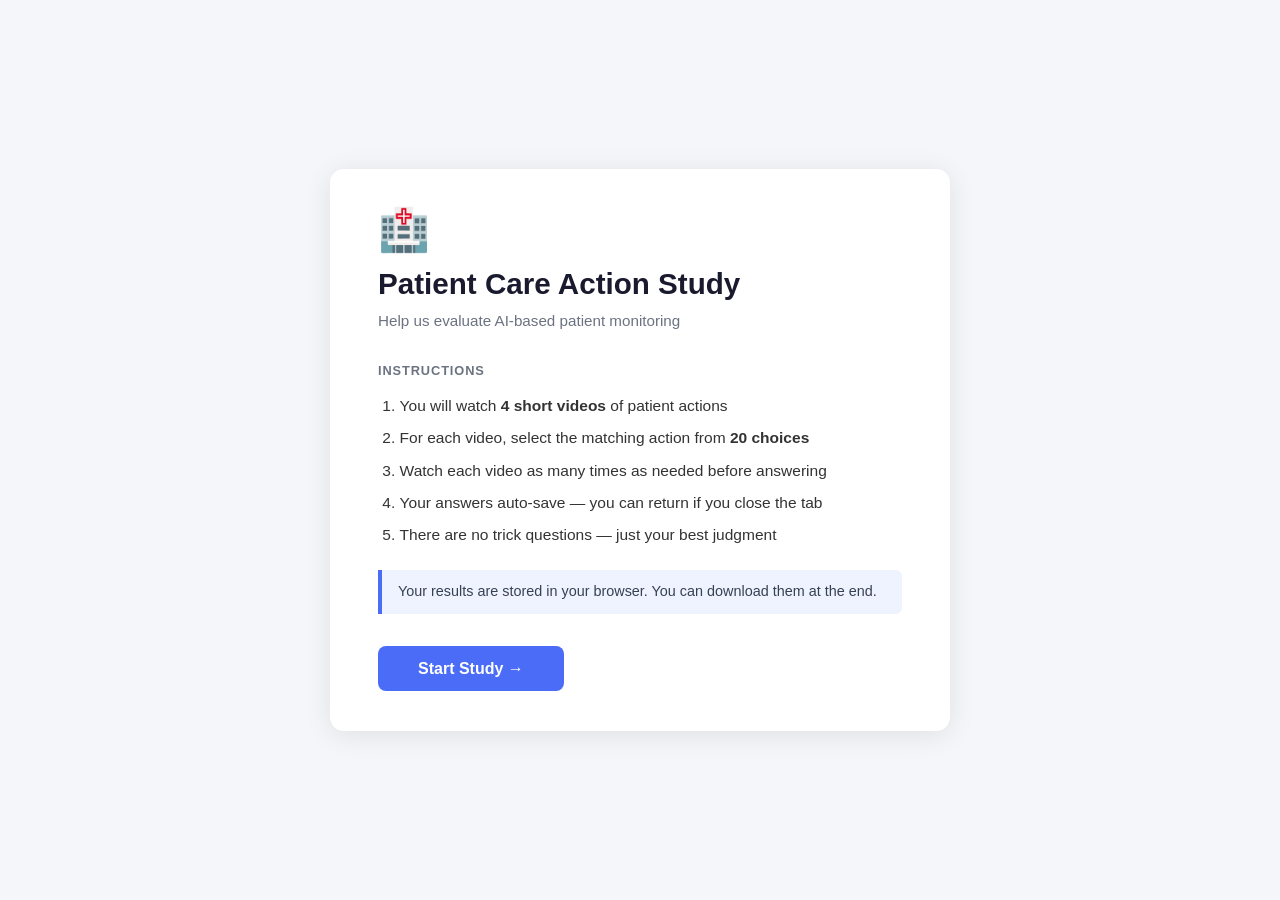
==== index.html @ 0db990ad "first commit" ====
<!DOCTYPE html>
<html lang="en">
<head>
  <meta charset="UTF-8">
  <meta name="viewport" content="width=device-width, initial-scale=1.0">
  <title>Patient Care Action Study</title>
  <link rel="stylesheet" href="static/style.css">
</head>
<body class="page-centered">
  <div class="card">
    <div class="card-icon">🏥</div>
    <h1>Patient Care Action Study</h1>
    <p class="subtitle">Help us evaluate AI-based patient monitoring</p>

    <div class="instructions">
      <h2>Instructions</h2>
      <ol>
        <li>You will watch <strong>4 short videos</strong> of patient actions</li>
        <li>For each video, select the matching action from <strong>20 choices</strong></li>
        <li>Watch each video as many times as needed before answering</li>
        <li>Your answers auto-save — you can return if you close the tab</li>
        <li>There are no trick questions — just your best judgment</li>
      </ol>
    </div>

    <div class="note">
      Your results are stored in your browser. You can download them at the end.
    </div>

    <button class="btn-primary" id="startBtn">Start Study →</button>
    <p id="errMsg" style="color:#e11d48;margin-top:0.75rem;font-size:0.9rem;display:none"></p>
  </div>

  <script>
    document.getElementById('startBtn').addEventListener('click', async () => {
      const btn    = document.getElementById('startBtn');
      const errMsg = document.getElementById('errMsg');
      btn.disabled    = true;
      btn.textContent = 'Loading…';
      errMsg.style.display = 'none';

      try {
        const resp = await fetch('manifest.json');
        if (!resp.ok) throw new Error('manifest not found');
        const manifest = await resp.json();

        const session = buildSession(manifest);
        localStorage.setItem('patientStudySession', JSON.stringify(session));
        window.location.href = 'task.html?idx=0';
      } catch (e) {
        btn.disabled    = false;
        btn.textContent = 'Start Study →';
        errMsg.textContent  = 'Could not load study data. Please refresh and try again.';
        errMsg.style.display = 'block';
      }
    });

    function buildSession(manifest) {
      // Group by class_id
      const byClass = {};
      for (const v of manifest.videos) {
        (byClass[v.class_id] = byClass[v.class_id] || []).push(v);
      }

      // Shuffle class IDs, pick 4, pick 1 random video per class
      const classIds = shuffle(Object.keys(byClass).map(Number));
      const videos   = shuffle(
        classIds.slice(0, 4).map(cid => {
          const pool = byClass[cid];
          return pool[Math.floor(Math.random() * pool.length)];
        })
      );

      return {
        id:        (crypto.randomUUID ? crypto.randomUUID() : Date.now().toString(36)),
        startedAt: Date.now(),
        videos,
        answers:   [],
        classes:   manifest.classes,
        completed: false,
      };
    }

    function shuffle(arr) {
      const a = [...arr];
      for (let i = a.length - 1; i > 0; i--) {
        const j = Math.floor(Math.random() * (i + 1));
        [a[i], a[j]] = [a[j], a[i]];
      }
      return a;
    }
  </script>
</body>
</html>
---- static/style.css ----
/* ============================================================
   Patient Care Human Baseline — Stylesheet
   ============================================================ */

*, *::before, *::after {
  box-sizing: border-box;
  margin: 0;
  padding: 0;
}

:root {
  --accent:      #4a6cf7;
  --accent-dark: #3558e0;
  --success:     #22c55e;
  --bg:          #f4f6f9;
  --surface:     #ffffff;
  --border:      #e2e6f0;
  --text:        #1a1a2e;
  --muted:       #6b7280;
  --radius:      10px;
}

body {
  font-family: -apple-system, BlinkMacSystemFont, "Segoe UI", Roboto, sans-serif;
  background: var(--bg);
  color: var(--text);
  min-height: 100vh;
  line-height: 1.5;
}

/* ─── Centred layout (intro + done) ─── */

.page-centered {
  display: flex;
  align-items: center;
  justify-content: center;
  min-height: 100vh;
  padding: 2rem 1rem;
}

.card {
  background: var(--surface);
  border-radius: 14px;
  padding: 2.5rem 3rem;
  box-shadow: 0 4px 28px rgba(0, 0, 0, 0.09);
  max-width: 620px;
  width: 100%;
}

.card-icon {
  font-size: 2.6rem;
  margin-bottom: 0.75rem;
  line-height: 1;
}

.card h1 {
  font-size: 1.85rem;
  font-weight: 700;
  margin-bottom: 0.2rem;
}

.card .subtitle {
  color: var(--muted);
  font-size: 0.95rem;
  margin-bottom: 1.75rem;
}

/* ─── Instructions ─── */

.instructions {
  margin-bottom: 1.5rem;
}

.instructions h2 {
  font-size: 0.8rem;
  font-weight: 700;
  text-transform: uppercase;
  letter-spacing: 0.07em;
  color: var(--muted);
  margin-bottom: 0.9rem;
}

.instructions ol {
  padding-left: 1.35rem;
  color: #333;
}

.instructions ol li {
  margin-bottom: 0.55rem;
  font-size: 0.97rem;
}

.note {
  background: #eff3ff;
  border-left: 4px solid var(--accent);
  border-radius: 0 6px 6px 0;
  padding: 0.7rem 1rem;
  font-size: 0.9rem;
  color: #374151;
  margin-bottom: 2rem;
}

/* ─── Primary button ─── */

.btn-primary {
  background: var(--accent);
  color: #fff;
  border: none;
  padding: 0.85rem 2.5rem;
  border-radius: 8px;
  font-size: 1rem;
  font-weight: 600;
  cursor: pointer;
  transition: background 0.18s, transform 0.1s;
  display: inline-block;
}

.btn-primary:hover  { background: var(--accent-dark); }
.btn-primary:active { transform: scale(0.98); }

/* ─── Done card ─── */

.card-done {
  text-align: center;
  padding: 3.5rem 3rem;
}

.done-icon {
  width: 72px;
  height: 72px;
  border-radius: 50%;
  background: #dcfce7;
  color: var(--success);
  font-size: 2.2rem;
  display: flex;
  align-items: center;
  justify-content: center;
  margin: 0 auto 1.5rem;
}

.card-done h1 {
  font-size: 2rem;
  margin-bottom: 1rem;
}

.card-done p {
  color: #374151;
  font-size: 1rem;
  margin-bottom: 0.5rem;
  max-width: 420px;
  margin-left: auto;
  margin-right: auto;
}

.muted { color: var(--muted) !important; font-size: 0.88rem !important; }

/* ─── Task page ─── */

.task-page {
  display: flex;
  flex-direction: column;
  height: 100vh;
  overflow: hidden;
}

/* Header / progress */

.task-header {
  background: var(--surface);
  border-bottom: 1px solid var(--border);
  padding: 0.6rem 1.25rem;
  display: flex;
  align-items: center;
  gap: 0.9rem;
  flex-shrink: 0;
  z-index: 10;
}

.progress-label,
.progress-pct {
  font-size: 0.83rem;
  font-weight: 600;
  color: var(--muted);
  white-space: nowrap;
}

.progress-bar {
  flex: 1;
  height: 7px;
  background: #e8ecf2;
  border-radius: 4px;
  overflow: hidden;
}

.progress-fill {
  height: 100%;
  background: var(--accent);
  border-radius: 4px;
  transition: width 0.35s ease;
  min-width: 2px;
}

/* Two-column layout */

.task-layout {
  display: grid;
  grid-template-columns: 1fr 480px;
  flex: 1;
  overflow: hidden;
}

/* Video panel */

.video-panel {
  background: #0a0a0a;
  display: flex;
  flex-direction: column;
  align-items: center;
  justify-content: center;
  overflow: hidden;
  gap: 0.6rem;
  padding: 1rem;
}

.video-panel video {
  max-width: 100%;
  max-height: calc(100vh - 70px);
  width: 100%;
  border-radius: 6px;
  outline: none;
  box-shadow: 0 0 0 1px rgba(255,255,255,0.06);
}

.video-hint {
  color: rgba(255, 255, 255, 0.38);
  font-size: 0.78rem;
  letter-spacing: 0.03em;
}

/* Buttons panel */

.buttons-panel {
  background: var(--surface);
  display: flex;
  flex-direction: column;
  padding: 1rem 0.9rem 0.9rem;
  border-left: 1px solid var(--border);
  overflow: hidden;
}

.panel-title {
  font-size: 0.75rem;
  font-weight: 700;
  text-transform: uppercase;
  letter-spacing: 0.07em;
  color: var(--muted);
  margin-bottom: 0.65rem;
  flex-shrink: 0;
}

.feedback {
  background: #eef2ff;
  border: 1px solid #c7d2fe;
  border-radius: 6px;
  padding: 0.45rem 0.75rem;
  font-size: 0.83rem;
  font-weight: 600;
  color: #3730a3;
  margin-bottom: 0.65rem;
  flex-shrink: 0;
  transition: opacity 0.2s;
}

.feedback.hidden { display: none; }

/* Scrollable button list */

.class-buttons {
  flex: 1;
  overflow-y: auto;
  display: grid;
  grid-template-columns: 1fr 1fr;
  gap: 3px;
  align-content: start;
  padding-right: 2px;
}

.class-buttons::-webkit-scrollbar        { width: 5px; }
.class-buttons::-webkit-scrollbar-track  { background: transparent; }
.class-buttons::-webkit-scrollbar-thumb  { background: #d1d5db; border-radius: 3px; }

/* Individual class button */

.class-btn {
  display: flex;
  align-items: center;
  gap: 0.55rem;
  padding: 0.48rem 0.65rem;
  background: #f8f9fc;
  border: 1px solid var(--border);
  border-radius: 7px;
  cursor: pointer;
  text-align: left;
  font-size: 0.84rem;
  color: var(--text);
  transition: background 0.1s, border-color 0.1s, transform 0.1s;
  flex-shrink: 0;
}

.class-btn:hover:not(:disabled) {
  background: #eef2ff;
  border-color: #a5b4fc;
  transform: translateX(3px);
}

.class-btn:active:not(:disabled) {
  transform: translateX(3px) scale(0.99);
}

.class-btn:disabled {
  cursor: default;
  opacity: 0.45;
}

.class-btn.selected {
  background: var(--accent);
  border-color: var(--accent);
  color: #fff;
  opacity: 1 !important;
  transform: translateX(4px);
}

.btn-num {
  display: inline-flex;
  align-items: center;
  justify-content: center;
  min-width: 22px;
  height: 22px;
  border-radius: 50%;
  background: #e2e6f0;
  font-size: 0.7rem;
  font-weight: 700;
  flex-shrink: 0;
  color: #555;
}

.class-btn.selected .btn-num {
  background: rgba(255, 255, 255, 0.25);
  color: #fff;
}

.btn-name {
  flex: 1;
  line-height: 1.35;
}
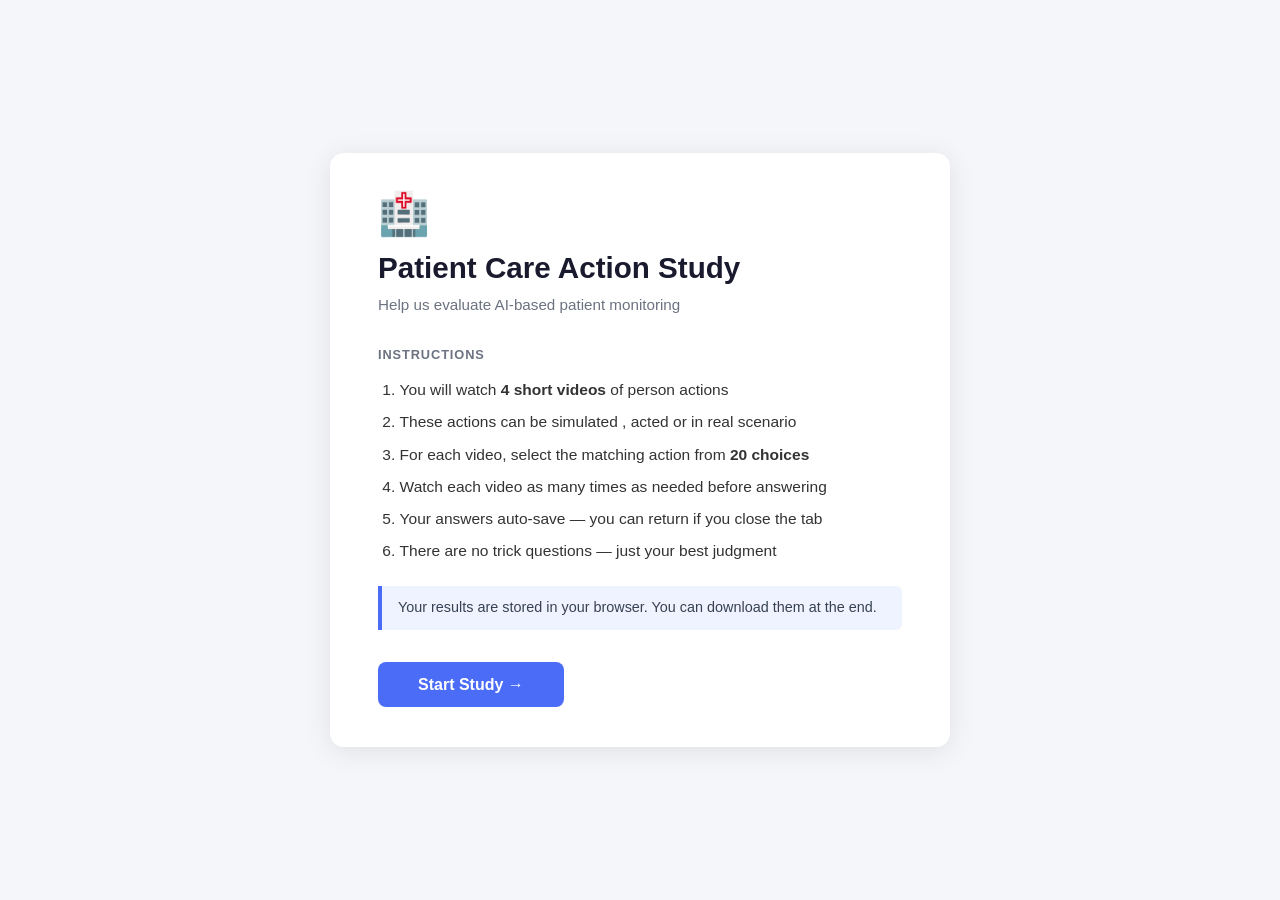
==== commit 262ea9c0: "Hello world" ====
--- a/index.html
+++ b/index.html
@@ -15,7 +15,8 @@
     <div class="instructions">
       <h2>Instructions</h2>
       <ol>
-        <li>You will watch <strong>4 short videos</strong> of patient actions</li>
+        <li>You will watch <strong>4 short videos</strong> of person actions</li>
+        <li>These actions can be simulated , acted or in real scenario</li>
         <li>For each video, select the matching action from <strong>20 choices</strong></li>
         <li>Watch each video as many times as needed before answering</li>
         <li>Your answers auto-save — you can return if you close the tab</li>
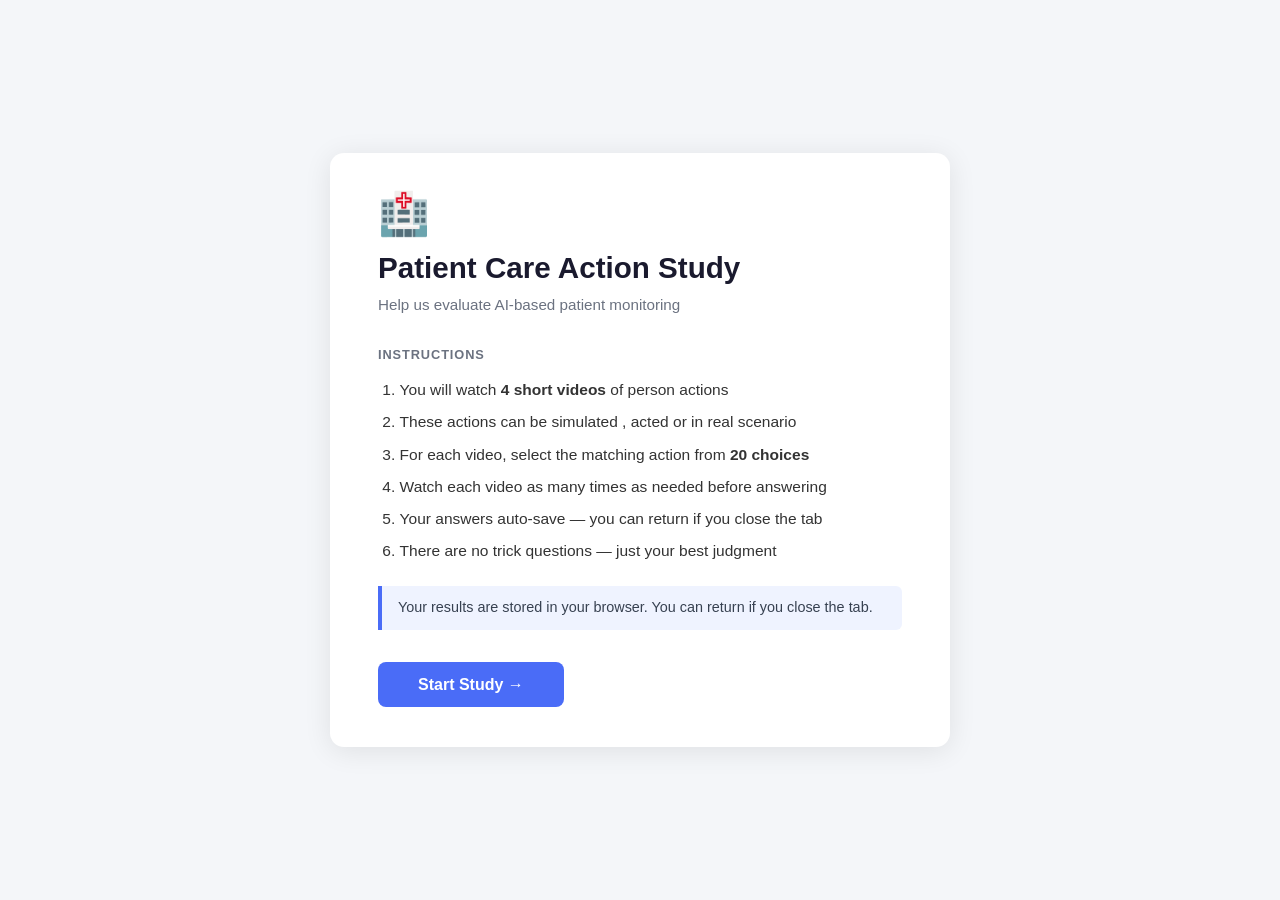
==== commit 38f0f4d0: "saves after every session" ====
--- a/index.html
+++ b/index.html
@@ -25,7 +25,17 @@
     </div>
 
     <div class="note">
-      Your results are stored in your browser. You can download them at the end.
+      Your results are stored in your browser. You can return if you close the tab.
+    </div>
+
+    <!-- Shown only when a partial session is detected -->
+    <div id="resumeSection" style="display:none;margin-top:1rem;padding:0.9rem 1rem;background:#fefce8;border:1px solid #fde047;border-radius:8px;text-align:center">
+      <p style="margin:0 0 0.6rem;font-size:0.95rem">
+        You have a session in progress:
+        <strong><span id="resumeProgress"></span></strong>
+      </p>
+      <button class="btn-primary" id="resumeBtn" style="margin-right:0.5rem">Resume →</button>
+      <button class="btn-secondary" id="newBtn">Start fresh</button>
     </div>
 
     <button class="btn-primary" id="startBtn">Start Study →</button>
@@ -33,6 +43,34 @@
   </div>
 
   <script>
+    // ── Resume detection ─────────────────────────────────────────────────────
+    (function checkResume() {
+      try {
+        const raw = localStorage.getItem('patientStudySession');
+        if (!raw) return;
+        const sess = JSON.parse(raw);
+        if (sess.completed || !sess.answers || sess.answers.length === 0) return;
+
+        const answered = sess.answers.length;
+        const total    = sess.videos ? sess.videos.length : '?';
+
+        document.getElementById('resumeProgress').textContent =
+          `${answered} of ${total} videos answered`;
+        document.getElementById('resumeSection').style.display = 'block';
+        document.getElementById('startBtn').style.display      = 'none';
+
+        document.getElementById('resumeBtn').addEventListener('click', () => {
+          window.location.href = `task.html?idx=${answered}`;
+        });
+
+        document.getElementById('newBtn').addEventListener('click', () => {
+          localStorage.removeItem('patientStudySession');
+          document.getElementById('resumeSection').style.display = 'none';
+          document.getElementById('startBtn').style.display      = '';
+        });
+      } catch (e) { /* corrupt storage — ignore */ }
+    })();
+
     document.getElementById('startBtn').addEventListener('click', async () => {
       const btn    = document.getElementById('startBtn');
       const errMsg = document.getElementById('errMsg');
